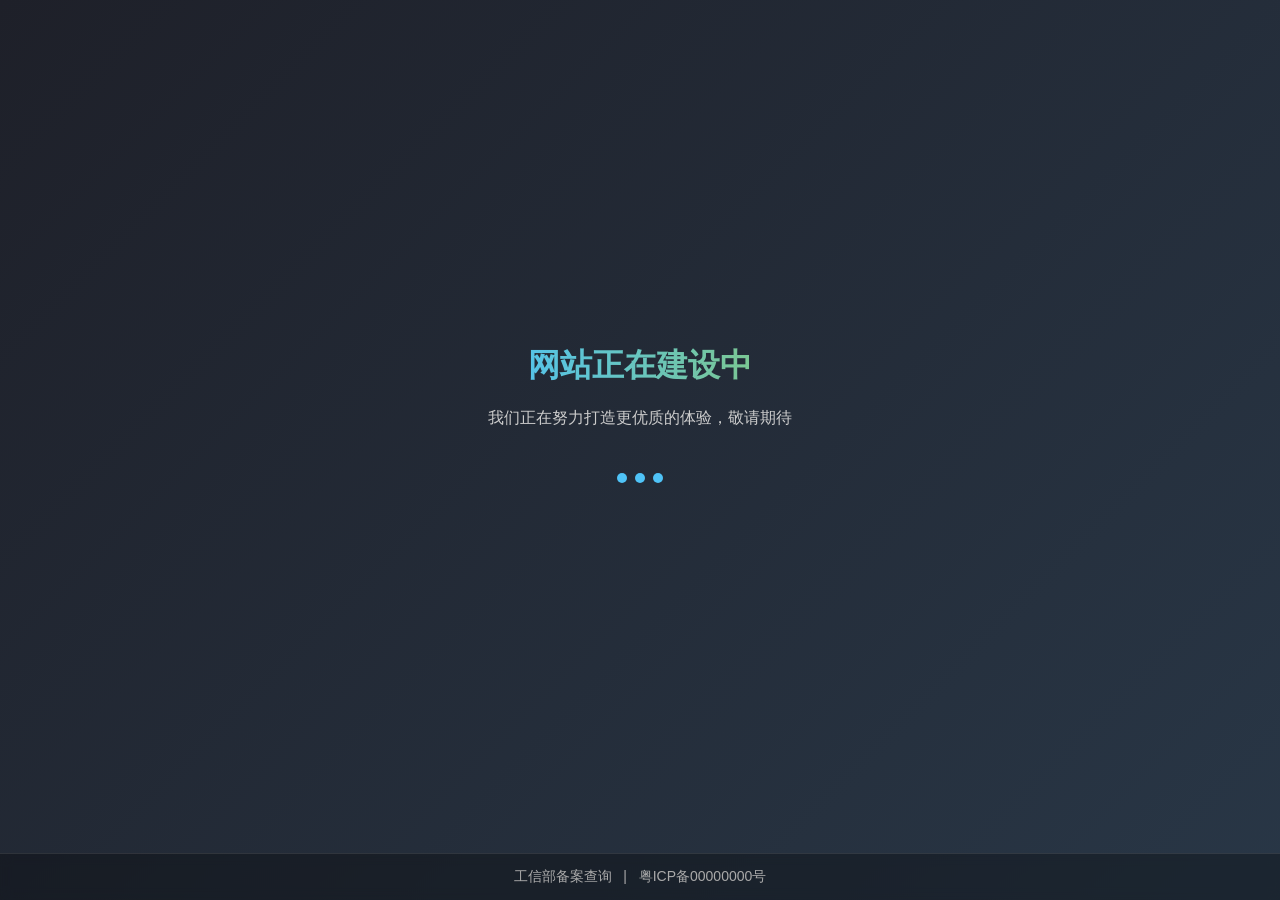
==== index.html @ faef0e5c "推送第一版本[你的域名/?icp=省ICP备12345678号]" ====
<!DOCTYPE html>
<html lang="zh-CN">
<head>
    <meta charset="UTF-8">
    <meta name="viewport" content="width=device-width, initial-scale=1.0">
    <title>WebSite</title>
    <style>
        * {
            margin: 0;
            padding: 0;
            box-sizing: border-box;
        }

        body {
            font-family: "Microsoft YaHei", sans-serif;
            min-height: 100vh;
            display: flex;
            align-items: center;
            justify-content: center;
            text-align: center;
            
            /* 渐变背景 */
            background: linear-gradient(135deg, #1e2029, #2c3e50, #34495e, #2c3e50);
            background-size: 400% 400%;
            animation: bgGradient 12s ease infinite;
            color: white;
            padding-bottom: 70px;
        }

        /* 流动动画 */
        @keyframes bgGradient {
            0% { background-position: 0% 50%; }
            50% { background-position: 100% 50%; }
            100% { background-position: 0% 50%; }
        }

        .container {
            max-width: 600px;
            padding: 30px;
        }

        /* 主标题效果 */
        .title {
            font-size: 32px;
            font-weight: bold;
            margin-bottom: 20px;
            background: linear-gradient(90deg, #4fc3f7, #81c784, #ffb74d, #4fc3f7);
            background-size: 300%;
            -webkit-background-clip: text;
            background-clip: text;
            color: transparent;
            animation: textShine 6s linear infinite;
        }

        @keyframes textShine {
            0% { background-position: 0%; }
            100% { background-position: 300%; }
        }

        .sub-title {
            font-size: 16px;
            color: #ccc;
            margin-bottom: 40px;
        }

        /* 动态点点加载动画 */
        .dots {
            display: inline-flex;
            gap: 8px;
        }
        .dots span {
            width: 10px;
            height: 10px;
            background: #4fc3f7;
            border-radius: 50%;
            animation: dotBounce 1.2s infinite ease-in-out;
        }
        .dots span:nth-child(2) { animation-delay: 0.2s; }
        .dots span:nth-child(3) { animation-delay: 0.4s; }

        @keyframes dotBounce {
            0%, 100% { transform: translateY(0); opacity: 0.5; }
            50% { transform: translateY(-12px); opacity: 1; }
        }

        /* 底部备案栏（标准合规） */
        footer {
            position: fixed;
            bottom: 0;
            left: 0;
            width: 100%;
            background: rgba(0,0,0,0.3);
            padding: 14px 0;
            font-size: 14px;
            color: #aaa;
            backdrop-filter: blur(6px);
            border-top: 1px solid rgba(255,255,255,0.1);
        }
        footer a {
            color: #aaa;
            text-decoration: none;
            transition: color 0.3s;
        }
        footer a:hover {
            color: #4fc3f7;
        }

    </style>
</head>

<body>
    <div class="container">
        <div class="title">网站正在建设中</div>
        <div class="sub-title">我们正在努力打造更优质的体验，敬请期待</div>
        <div class="dots">
            <span></span>
            <span></span>
            <span></span>
        </div>
    </div>

    <!-- 底部备案号 -->
    <footer>
        <a href="https://beian.miit.gov.cn/" target="_blank">工信部备案查询</a>
        &nbsp;&nbsp;|&nbsp;&nbsp;
        <span id="icp-number"></span>
    </footer>

    <script>
        // 获取URL里的icp参数
        const params = new URLSearchParams(window.location.search);
        const icp = params.get('icp') || "粤ICP备00000000号";
        document.getElementById("icp-number").textContent = icp;
    </script>
</body>
</html>
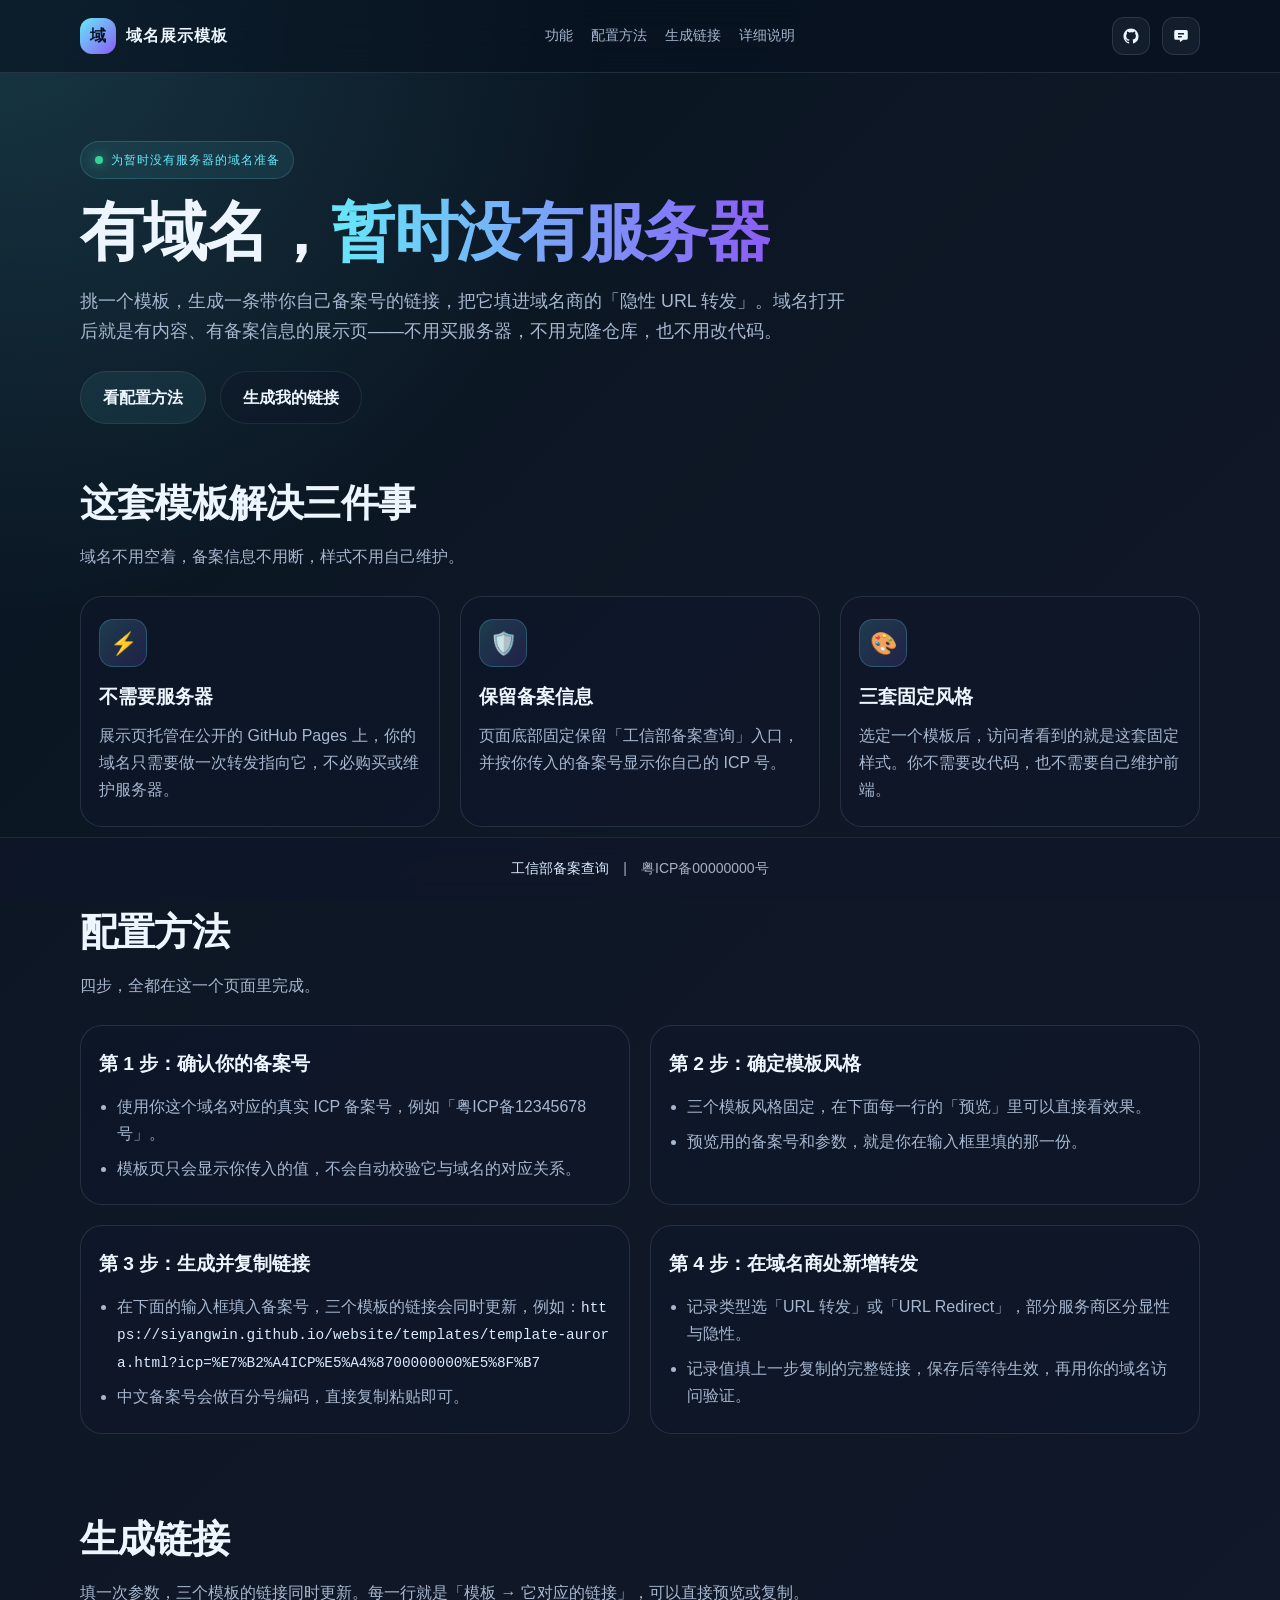
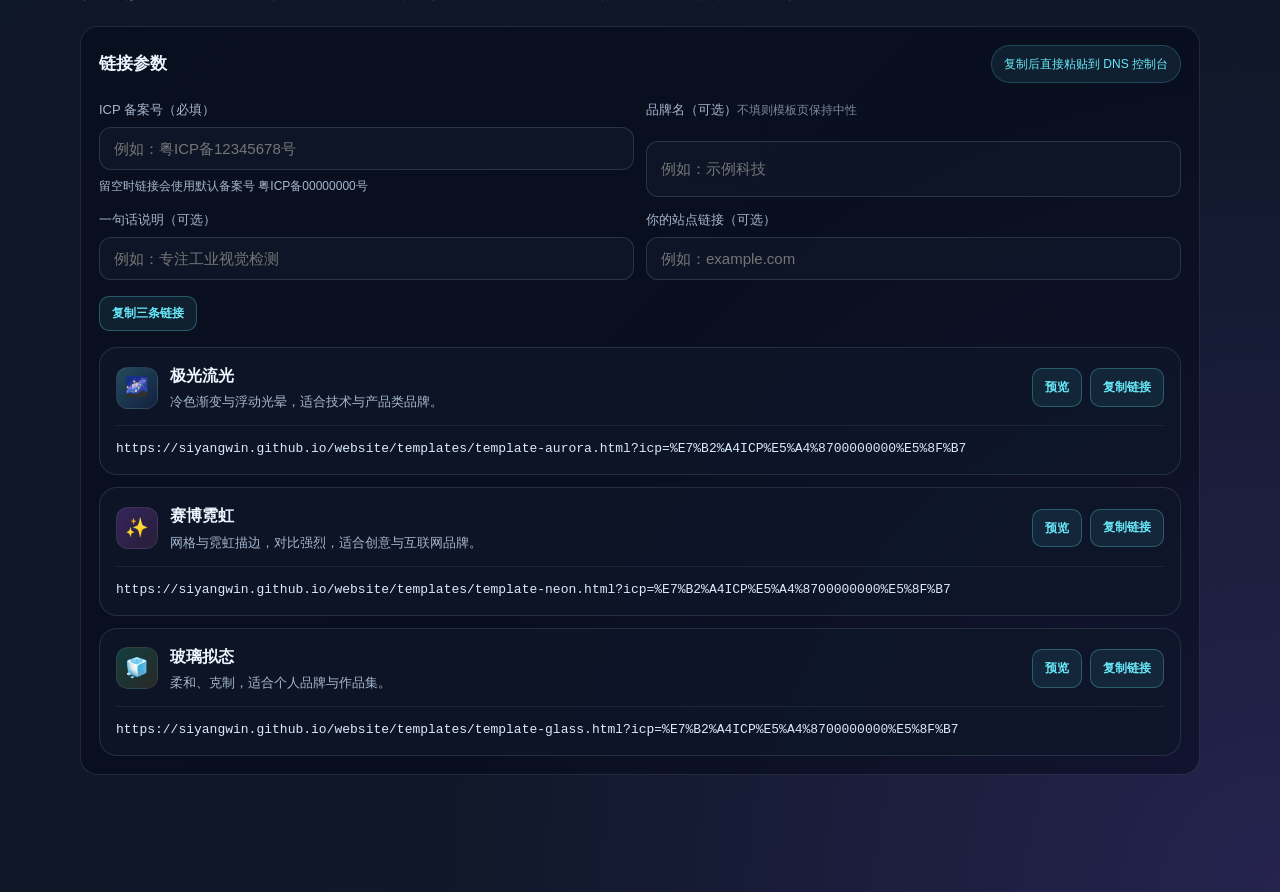
==== commit e13be785: "重建站点结构，完成「域名展示模板」板块 结构 - 站点内容收进 templates/，仓库根目录只保留根入口 - 根入口改为跳转页：写入备案号缓存后跳到 /templates/，只带锚点、不带查询串 " ====
--- a/index.html
+++ b/index.html
@@ -1,136 +1,71 @@
 <!DOCTYPE html>
 <html lang="zh-CN">
 <head>
-    <meta charset="UTF-8">
-    <meta name="viewport" content="width=device-width, initial-scale=1.0">
-    <title>WebSite</title>
-    <style>
-        * {
-            margin: 0;
-            padding: 0;
-            box-sizing: border-box;
+  <meta charset="UTF-8">
+  <meta name="viewport" content="width=device-width, initial-scale=1.0">
+  <title>正在进入 · 域名展示模板</title>
+  <!-- 这是站点根入口，目前直接转到「域名展示模板」板块。
+       以后做真正的主页时整份替换这个文件，在这里加指向各板块的按钮，
+       并删掉下面的 noindex —— 否则主站不会被搜索引擎收录。 -->
+  <meta name="robots" content="noindex">
+  <link rel="canonical" href="https://siyangwin.github.io/website/templates/">
+  <link rel="icon" href="data:image/svg+xml,%3Csvg xmlns='http://www.w3.org/2000/svg' viewBox='0 0 32 32'%3E%3Crect width='32' height='32' rx='9' fill='%2367e8f9'/%3E%3C/svg%3E">
+
+  <!-- 这段必须放在下面的 meta refresh 之前：刷新有可能先于页面末尾的脚本触发，
+       那样备案号就来不及写入缓存。放在 head 里先执行，顺序不能调换。 -->
+  <script>
+    /* 一、把入口带来的备案号存进本地存储，之后的跳转就不必把它留在 URL 上。
+       站点主人的域名是以 ?icp=备案号 这种形式进入这个根地址的。
+
+       注意：ICP_KEY 这个字面量在 templates/assets/site.js 里也有一份（常量 ICP_KEY），
+       两处必须完全一致——改一处必须改两处。这里不能引用那个文件，根页是自包含的。 */
+    (function () {
+      var ICP_KEY = 'website.icp';
+      var raw = new URLSearchParams(window.location.search).get('icp') || '';
+      var icp = raw.replace(/\s+/g, '');
+      if (icp) {
+        try {
+          window.localStorage.setItem(ICP_KEY, icp);
+        } catch (error) {
+          /* 隐私模式或禁用存储时会抛异常。忽略即可：页脚会回落到占位号，
+             这是「跳转不带参数」换来的既定降级，不能让页面因此出错。 */
         }
+      }
+    })();
 
-        body {
-            font-family: "Microsoft YaHei", sans-serif;
-            min-height: 100vh;
-            display: flex;
-            align-items: center;
-            justify-content: center;
-            text-align: center;
-            
-            /* 渐变背景 */
-            background: linear-gradient(135deg, #1e2029, #2c3e50, #34495e, #2c3e50);
-            background-size: 400% 400%;
-            animation: bgGradient 12s ease infinite;
-            color: white;
-            padding-bottom: 70px;
-        }
+    /* 二、跳转只带锚点，不带查询串：/templates/ 下的页面是站内页面，
+       备案号已经通过上面的缓存接力过去，URL 保持干净。
+       用 replace 而不是 assign，避免后退键在跳转壳上来回弹。 */
+    window.location.replace('templates/' + window.location.hash);
+  </script>
 
-        /* 流动动画 */
-        @keyframes bgGradient {
-            0% { background-position: 0% 50%; }
-            50% { background-position: 100% 50%; }
-            100% { background-position: 0% 50%; }
-        }
+  <!-- 没有 JavaScript 时的兜底。刻意给 1 秒延迟，保证正常情况永远是上面的脚本先赢。
+       这条路径不会写入缓存，因此页脚会回落占位号。 -->
+  <meta http-equiv="refresh" content="1; url=templates/">
 
-        .container {
-            max-width: 600px;
-            padding: 30px;
-        }
-
-        /* 主标题效果 */
-        .title {
-            font-size: 32px;
-            font-weight: bold;
-            margin-bottom: 20px;
-            background: linear-gradient(90deg, #4fc3f7, #81c784, #ffb74d, #4fc3f7);
-            background-size: 300%;
-            -webkit-background-clip: text;
-            background-clip: text;
-            color: transparent;
-            animation: textShine 6s linear infinite;
-        }
-
-        @keyframes textShine {
-            0% { background-position: 0%; }
-            100% { background-position: 300%; }
-        }
-
-        .sub-title {
-            font-size: 16px;
-            color: #ccc;
-            margin-bottom: 40px;
-        }
-
-        /* 动态点点加载动画 */
-        .dots {
-            display: inline-flex;
-            gap: 8px;
-        }
-        .dots span {
-            width: 10px;
-            height: 10px;
-            background: #4fc3f7;
-            border-radius: 50%;
-            animation: dotBounce 1.2s infinite ease-in-out;
-        }
-        .dots span:nth-child(2) { animation-delay: 0.2s; }
-        .dots span:nth-child(3) { animation-delay: 0.4s; }
-
-        @keyframes dotBounce {
-            0%, 100% { transform: translateY(0); opacity: 0.5; }
-            50% { transform: translateY(-12px); opacity: 1; }
-        }
-
-        /* 底部备案栏（标准合规） */
-        footer {
-            position: fixed;
-            bottom: 0;
-            left: 0;
-            width: 100%;
-            background: rgba(0,0,0,0.3);
-            padding: 14px 0;
-            font-size: 14px;
-            color: #aaa;
-            backdrop-filter: blur(6px);
-            border-top: 1px solid rgba(255,255,255,0.1);
-        }
-        footer a {
-            color: #aaa;
-            text-decoration: none;
-            transition: color 0.3s;
-        }
-        footer a:hover {
-            color: #4fc3f7;
-        }
-
-    </style>
+  <style>
+    * { margin: 0; padding: 0; box-sizing: border-box; }
+    body {
+      min-height: 100vh;
+      display: grid;
+      place-items: center;
+      align-content: center;
+      gap: 14px;
+      padding: 24px;
+      text-align: center;
+      font-family: "Microsoft YaHei", "PingFang SC", sans-serif;
+      background:
+        radial-gradient(circle at top left, rgba(103, 232, 249, 0.16), transparent 25%),
+        radial-gradient(circle at bottom right, rgba(139, 92, 246, 0.18), transparent 30%),
+        linear-gradient(135deg, #081521, #101827, #0f172a);
+      color: #a7b7cf;
+    }
+    p { font-size: 15px; line-height: 1.7; }
+    a { color: #67e8f9; }
+  </style>
 </head>
-
 <body>
-    <div class="container">
-        <div class="title">网站正在建设中</div>
-        <div class="sub-title">我们正在努力打造更优质的体验，敬请期待</div>
-        <div class="dots">
-            <span></span>
-            <span></span>
-            <span></span>
-        </div>
-    </div>
-
-    <!-- 底部备案号 -->
-    <footer>
-        <a href="https://beian.miit.gov.cn/" target="_blank">工信部备案查询</a>
-        &nbsp;&nbsp;|&nbsp;&nbsp;
-        <span id="icp-number"></span>
-    </footer>
-
-    <script>
-        // 获取URL里的icp参数
-        const params = new URLSearchParams(window.location.search);
-        const icp = params.get('icp') || "粤ICP备00000000号";
-        document.getElementById("icp-number").textContent = icp;
-    </script>
+  <p>正在进入「域名展示模板」…</p>
+  <p><a href="templates/">如果没有自动跳转，点这里</a></p>
 </body>
-</html>+</html>
